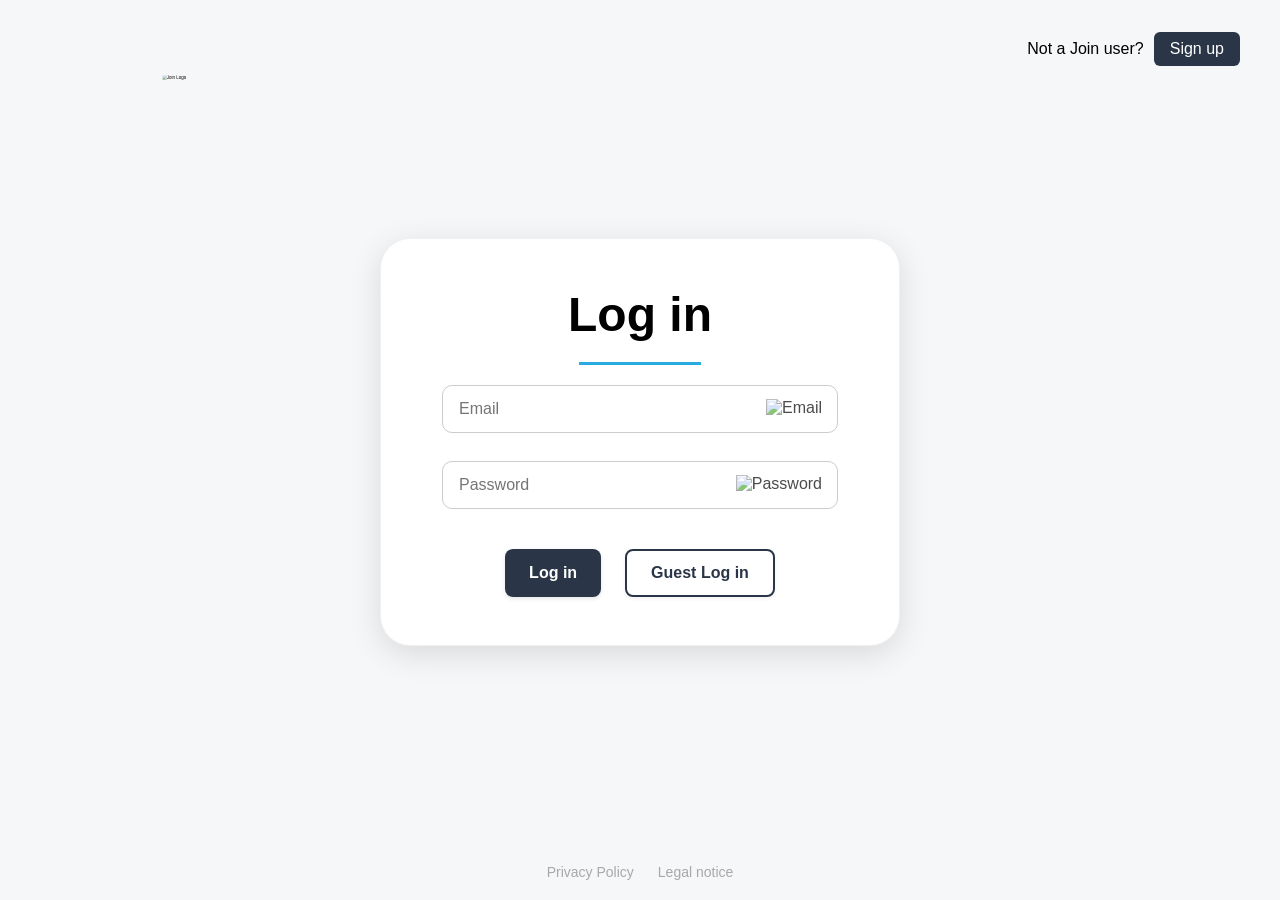
==== index.html @ 38257b6b "fix(login): update logo visibility and layout for improved header alignment" ====
<!DOCTYPE html>
<html lang="en">

<head>
  <meta charset="UTF-8" />
  <meta name="viewport" content="width=device-width, initial-scale=1.0" />
  <title>Join</title>

  <link rel="icon" href="./assets/img/Capa 1.svg" type="image/icon type" />
  <link rel="stylesheet" href="./css/login.css" />
  <link rel="stylesheet" href="./css/login_msg.css">
  <link rel="stylesheet" href="./css/IntroLogo.css" />
  <link rel="stylesheet" href="./css/color.css">
  <link rel="stylesheet" href="./css/responsive.css">
  <link rel="stylesheet" href="./assets/fonts/fonts.css">
</head>

<body onload="init()">

  <!-- Intro Logo -->
  <div class="intro-screen" id="intro">
    <img src="./assets/img/Capa 2.svg" alt="Join Logo" class="intro-logo" id="introLogo" />
  </div>

  <!-- Main Content -->
  <div class="login-page" id="loginPage">
    <header class="login-header">
      <div class="signup-text signup-down">
        <span>Not a Join user?</span>
        <a href="signup.html" class="signup-btn">Sign up</a>
      </div>
    </header>

    <main class="login-main">
      <div class="login-box">
        <h1>Log in</h1>
        <div class="underline"></div>
        <form id="login-form" onsubmit="login(); return false">
          <div class="input-group">
            <input type="email" id="email" placeholder="Email" required />
            <img src="./assets/img/mail.svg" class="input-icon" alt="Email" />
            <div class="error-text" id="email-error">Please enter a valid email.</div>
          </div>
          <div class="input-group">
            <input type="password" id="password" placeholder="Password" required />
            <img src="./assets/img/lock.svg" class="input-icon" id="lock-password" alt="Password" />
            <img src="./assets/img/visibility_off.svg" class="toggle-password-icon" id="toggle-password"
              style="display: none;" alt="Show password" />
            <div class="error-text" id="password-error">Password must be at least 6 characters.</div>
          </div>
          <div class="button-group">
            <button type="submit" class="login-btn">Log in</button>
            <button onclick="loginGuest()" type="button" class="guest-btn">Guest Log in</button>
          </div>
        </form>
      </div>
      <div class="signup-text signup-up">
        <span>Not a Join user?</span>
        <a href="signup.html" class="signup-btn">Sign up</a>
      </div>

      <div class="msg__Box" id="msgBox">
        <span class="msg" id="msgBoxText"></span>
      </div>
    </main>

    <footer class="login-footer">
      <a href="privacy_policy_before_logged_in.html">Privacy Policy</a>
      <a href="legal_notice.html">Legal notice</a>
    </footer>
  </div>
  <script src="./general_script.js"></script>
  <script src="./js/js_files/db.js"></script>
  <script src="script.js"></script>
  <script src="./js/js_files/login.js"></script>
  <script src="./js/js_files/navigation.js"></script>
</body>

</html>
---- css/login.css ----
/* === BASE === */
body,
html {
  margin: 0;
  padding: 0;
  max-width: 1440px;
  height: 100%;
  overflow-x: hidden;
  font-family: 'Inter', sans-serif;
  background-color: #F6F7F8;
}

.intro-logo {
  z-index: 10001;
}

/* FIX: Logo is now visible in header (was display: none) */
.login-header .logo {
  display: block;
}

/* FIX: login-page is a narrow centered column so logo + card move together */
.login-page {
  display: flex;
  flex-direction: column;
  min-height: 100vh;
  align-items: center;
  opacity: 0;
  transition: opacity 1.5s ease;
  max-width: 560px;
  margin: 0 auto;
  width: 100%;
}

/* FIX: Logo centered above the card */
.login-header {
  display: flex;
  justify-content: center;
  align-items: center;
  padding: 40px 0 0 0;
  width: 100%;
  box-sizing: border-box;
}

.logo {
  width: 87px;
}

.signup-text {
  display: flex;
  justify-content: flex-end;
  align-items: center;
  gap: 10px;
}

/* FIX: Always top-right of viewport, independent of card position */
.signup-text.signup-down {
  position: fixed;
  top: 32px;
  right: 40px;
}

/* FIX: was min-width: 100vh (wrong property) – removed, handled by .login-page */
.signup-page {
  overflow: hidden;
}

.signup-btn {
  background-color: #2a3647;
  color: white;
  border: none;
  padding: 8px 16px;
  border-radius: 6px;
  cursor: pointer;
  text-decoration: none;
}

.signup-btn:hover {
  background-color: #29abe2;
  color: white;
  transform: translateY(-2px);
  box-shadow: 0 4px 12px rgba(0, 0, 0, 0.8);
}

/* === MAIN === */
/* FIX: Removed padding-top: 180px, now uses flex centering properly */
.login-main {
  flex: 1;
  display: flex;
  align-items: center;
  justify-content: center;
  padding: 40px 20px;
  box-sizing: border-box;
  flex-direction: column;
  width: 100%;
}

/* === LOGIN BOX === */
.login-box {
  background-color: #ffffff;
  width: 100%;
  max-width: 560px;
  border-radius: 30px;
  box-shadow: 0 8px 32px rgba(0, 0, 0, 0.12);
  border: 1px solid rgba(0, 0, 0, 0.06);
  display: flex;
  flex-direction: column;
  align-items: center;
  justify-content: center;
  gap: 20px;
  padding: 48px 61px;
  box-sizing: border-box;
}

.login-box h1 {
  font-size: 48px;
  font-weight: 700;
  margin: 0;
}

.underline {
  width: 122px;
  height: 3px;
  background-color: #29ABE2;
}

/* === FORM === */
form#login-form {
  display: flex;
  flex-direction: column;
  gap: 20px;
  width: 100%;
}

/* === INPUTS === */
.input-group {
  position: relative;
  width: 100%;
  margin: 0 auto 8px auto;
}

.input-group input {
  display: block;
  width: 100%;
  padding: 14px 48px 14px 16px;
  font-size: 16px;
  border-radius: 10px;
  border: 1px solid #ccc;
  box-sizing: border-box;
}

.input-icon {
  position: absolute;
  top: 50%;
  right: 16px;
  transform: translateY(-50%);
  height: 20px;
  opacity: 0.7;
  pointer-events: none;
}

/* === BUTTONS === */
.button-group {
  display: flex;
  justify-content: center;
  gap: 24px;
  margin-top: 12px;
}

.login-btn {
  background-color: #2A3647;
  color: white;
  border: none;
  height: 48px;
  font-size: 16px;
  padding: 0 24px;
  border-radius: 8px;
  font-weight: 600;
  cursor: pointer;
  transition: all 0.3s ease;
  box-shadow: 0 2px 4px rgba(0, 0, 0, 0.1);
}

.login-btn:hover {
  background-color: #29ABE2;
  transform: translateY(-2px);
  box-shadow: 0 6px 12px rgba(0, 0, 0, 0.8);
}

.guest-btn {
  background: white;
  border: 2px solid #2A3647;
  color: #2A3647;
  height: 48px;
  font-size: 16px;
  padding: 0 24px;
  border-radius: 8px;
  font-weight: 600;
  cursor: pointer;
  transition: all 0.3s ease;
  box-shadow: 0 2px 4px rgba(0, 0, 0, 0.05);
}

.guest-btn:hover {
  border-color: #29ABE2;
  color: #29ABE2;
  background: white;
  transform: translateY(-2px);
  box-shadow: 0 6px 12px rgba(0, 0, 0, 0.8);
}

/* === FOOTER === */
.login-footer {
  display: flex;
  justify-content: center;
  gap: 24px;
  padding: 20px;
  font-size: 14px;
  color: #A8A8A8;
  width: 100%;
  box-sizing: border-box;
}

.login-footer a {
  color: #A8A8A8;
  text-decoration: none;
  transition: color 0.3s ease;
}

.login-footer a:hover {
  color: #29abe2;
}

/* === INPUT STATES === */
.input-group input:focus {
  border: 2px solid #4a90e2;
  outline: none;
  background-color: #fff;
}

.input-group input.error {
  border: 2px solid #e74c3c;
  background-color: #fff5f5;
}

.error-text {
  color: #e74c3c;
  font-size: 13px;
  margin-top: 6px;
  padding-left: 4px;
  display: none;
  font-weight: 500;
}

/* === TOGGLE PASSWORD ICON === */
.toggle-password {
  position: absolute;
  top: 50%;
  right: 40px;
  transform: translateY(-50%);
  cursor: pointer;
  font-size: 16px;
  opacity: 0.6;
  z-index: 2;
}

.toggle-password-icon {
  position: absolute;
  top: 50%;
  right: 16px;
  transform: translateY(-50%);
  width: 22px;
  height: 22px;
  cursor: pointer;
  opacity: 0.7;
  z-index: 2;
}

.toggle-password:hover {
  opacity: 1;
}

.toggle-password-icon:hover {
  opacity: 1;
}

/* === MOBILE === */
@media (max-width: 580px) {
  .login-box {
    width: 100%;
    max-width: 100%;
    margin: 0 auto;
    padding: 32px 24px;
    background: #FFFFFF;
    border-radius: 24px;
    box-shadow: 0 8px 32px rgba(0, 0, 0, 0.12);
    border: 1px solid rgba(0, 0, 0, 0.06);
    display: flex;
    flex-direction: column;
    align-items: center;
    gap: 24px;
  }

  .login-header {
    flex-direction: row;
    justify-content: space-between;
    align-items: center;
    padding: 16px 20px;
    width: 100%;
  }

  .signup-text.signup-down {
    display: none;
  }

  .signup-text.signup-up {
    display: flex;
    flex-direction: row;
    justify-content: center;
    align-items: center;
    gap: 8px;
    margin: 24px auto 0 auto;
    font-size: 14px;
  }

  .logo {
    width: 60px;
    margin: 0;
  }

  .signup-btn {
    padding: 6px 12px;
    font-size: 14px;
  }

  .login-main {
    margin-top: 150px;
    width: 100%;
    display: grid;
    padding: 16px;
  }

  .login-footer {
    display: flex;
    justify-content: center;
    gap: 24px;
    padding: 20px;
    font-size: 14px;
    color: #A8A8A8;
    flex-wrap: wrap;
  }

  .login-footer a {
    color: #A8A8A8;
    text-decoration: none;
    transition: color 0.2s ease;
  }

  .login-footer a:hover {
    color: #29abe2;
  }

  .login-box h1 {
    font-size: 28px;
  }

  .input-group input {
    width: 100%;
    max-width: 100%;
    padding: 12px 40px 12px 12px;
    font-size: 16px;
    margin: 0 auto;
  }

  .input-icon {
    right: 12px;
    top: 50%;
    transform: translateY(-50%);
  }

  .button-group {
    flex-direction: column;
    align-items: center;
    gap: 12px;
  }

  .login-btn,
  .guest-btn {
    max-width: 280px;
    width: 90%;
    font-size: 16px;
    padding: 12px;
    font-weight: 600;
    border-radius: 8px;
    cursor: pointer;
  }
}

@media (min-width: 480px) {
  .signup-up {
    display: none;
  }
}
---- css/login_msg.css ----
.msg__Box {
    background-color: #2A3647;
    border-radius: 16px;
    width: 312px;
    height: 74px;
    display: flex;
    align-items: center;
    justify-content: center;
}

.msg {
    color: white;
    padding: 16px 8px;
    align-self: center;
    font-weight: 400;
    font-size: 20px;
}
---- css/IntroLogo.css ----
.intro-screen {
  position: fixed;
  inset: 0;
  background-color: #f6f7f8;
  display: flex;
  justify-content: center;
  align-items: center;
  z-index: 9999;
  opacity: 1;
  transition: background-color 0.5s ease;
}

.logo {
  opacity: 0;
  transition: opacity 0.3s ease;
}

.intro-logo {
  position: absolute;
  width: 273px;
  height: 334px;
  top: 50%;
  left: 50%;
  transform: translate(-50%, -50%) scale(1);
  z-index: 10000;
  animation: moveLogoToCorner 2s ease forwards;
}

@keyframes moveLogoToCorner {
  0% {
    top: 50%;
    left: 50%;
    transform: translate(-50%, -50%) scale(1);
  }
  100% {
    top: -5%;
    left: 5%;
    transform: translate(0, 0) scale(0.28);
  }
}

.login-page {
  display: flex;
  flex-direction: column;
  opacity: 0;
  transition: opacity 0.5s ease;
}

@media (max-width: 480px) {
  .intro-logo {
    animation: moveLogoToCornerMobile 1s ease forwards;
    z-index: 10001;
  }

  @keyframes moveLogoToCornerMobile {
    0% {
      top: 50%;
      left: 50%;
      transform: translate(-50%, -50%) scale(1);
    }
    100% {
      top: -80px;
      left: -60px;
      transform: translate(0, 0) scale(0.25);
    }
  }
  
  #intro {
    background-color: #2A3647;
  }
}
---- css/responsive.css ----
@media (max-width: 900px) {
  .sidebar {
    display: none;
  }
}

.footer {
  display: none;
  position: fixed;
  bottom: 0;
  left: 0;
  right: 0;
  background-color: #2a3647;
  height: 90px;
  z-index: 1000;
  box-shadow: 0 -2px 8px rgba(0, 0, 0, 0.1);
}

.footer-nav {
  display: flex;
  justify-content: space-around;
  align-items: center;
  height: 100%;
  padding-top: 3px;
}

.footer-nav-item {
  display: flex;
  flex-direction: column;
  align-items: center;
  background: none;
  border: none;
  color: #cdcdcd;
  cursor: pointer;
  padding: 16px;
  text-decoration: none;
  transition: color 0.2s ease;
}

.footer-nav-item:hover,
.footer-nav-item.active {
  background-color: black;
  border-radius: 16px;
  width: fit-content;
}

.footer-nav-item img {
  width: 32px;
  height: 32px;
  margin-bottom: 4px;
  filter: brightness(0) invert(1);
}

.footer-nav-item span {
  font-size: 16px;
  font-weight: 400;
}

@media (max-width: 945px) {
  .title {
    display: none;
  }

  .header-logo {
    display: block;
  }

  .sidebar {
    display: none !important;
  }

  .footer {
    display: block;
  }

  
  .header {
    padding: 0 20px;
  }

  .title-container {
    padding-left: 0;
    margin: 0;
  }

  .header-left {
    display: block !important;
  }

  
  .legal_notice {
    padding: 32px 20px 120px 20px !important; 
    margin-bottom: 0 !important;
  }
}

/* Additional breakpoint to cover 900-940px range */
@media (max-width: 940px) and (min-width: 901px) {
  .legal_notice {
    /* padding-bottom: 120px !important; */
    margin-bottom: 0 !important;
  }
  
  /* .main-content {
    padding-bottom: 120px;
  } */
}

.header-left {
  align-items: center;
  display: none;
}

.header-logo {
  width: 55px;
  height: 55px;
  background-color: white;
  display: flex;
  align-items: center;
  justify-content: center;
  object-fit: contain;
  cursor: pointer;
}

@media (max-width: 945px) {
  .main-content {
    /* padding-bottom: 120px; Increased padding */
  }

  .main-content-privacy {
    padding: 110px;
    overflow-y: auto;
    max-height: 84vh;
  }


  .legal_notice {
    max-height: 76vh !important;
    padding: 32px 20px 120px 20px !important; /* Better mobile padding */
    overflow-y: auto;
  }
}

@media (max-width: 945px) {
  .responsiveLogo {
    display: block;
  }
}

@media (max-width: 768px) {

  .title {
    display: none;
  }

}
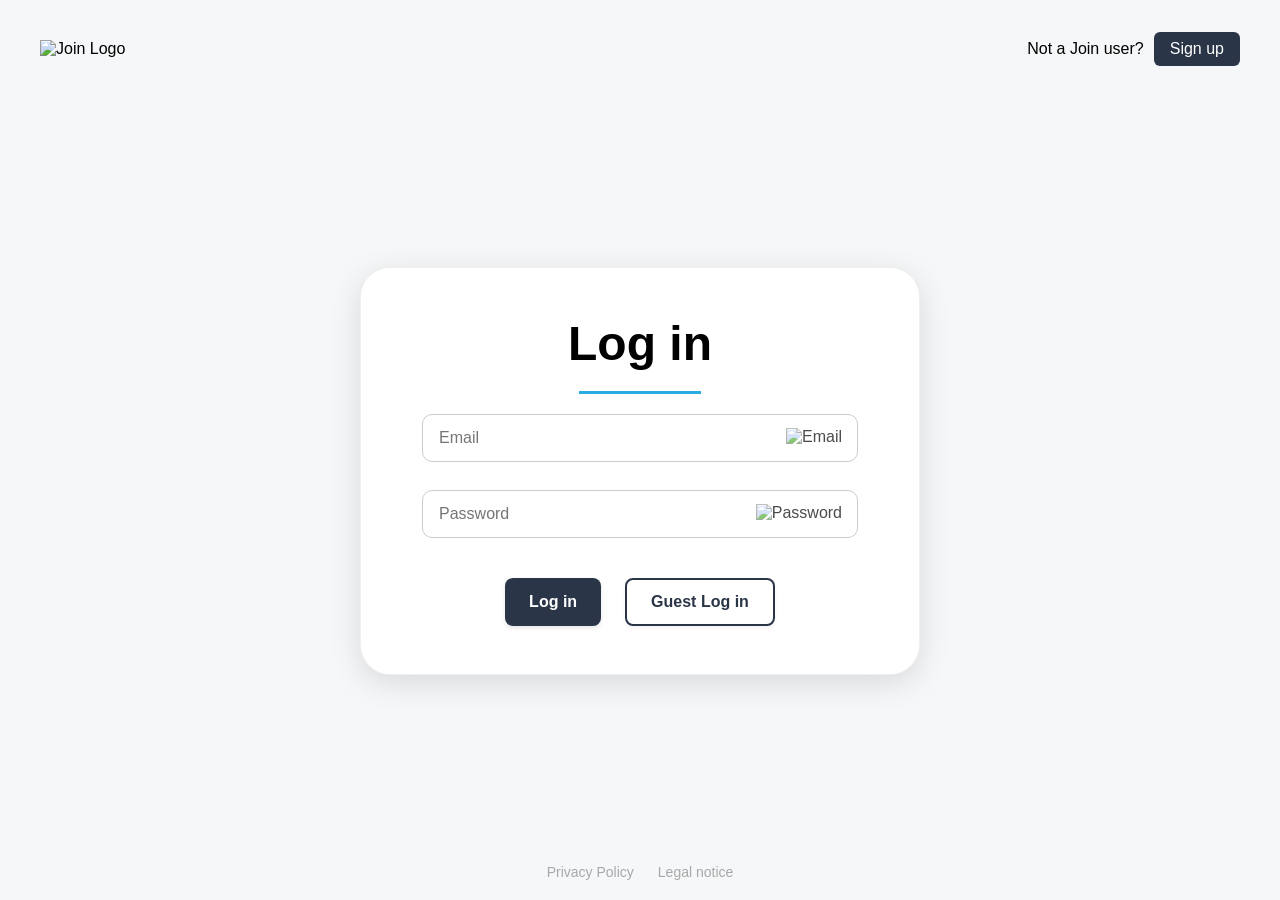
==== commit b4d0ba1c: "fix(styles): improve logo positioning and transitions for login and signup pages" ====
--- a/index.html
+++ b/index.html
@@ -25,6 +25,7 @@
   <!-- Main Content -->
   <div class="login-page" id="loginPage">
     <header class="login-header">
+      <img src="./assets/img/Capa 2.svg" alt="Join Logo" class="logo" />
       <div class="signup-text signup-down">
         <span>Not a Join user?</span>
         <a href="signup.html" class="signup-btn">Sign up</a>
@@ -37,16 +38,15 @@
         <div class="underline"></div>
         <form id="login-form" onsubmit="login(); return false">
           <div class="input-group">
-            <input type="email" id="email" placeholder="Email" required />
-            <img src="./assets/img/mail.svg" class="input-icon" alt="Email" />
-            <div class="error-text" id="email-error">Please enter a valid email.</div>
+            <input type="text" id="email" placeholder="Email" required />
+            <img src="./assets/img/mail.svg" id="email-icon" class="input-icon" alt="Email" />
           </div>
           <div class="input-group">
             <input type="password" id="password" placeholder="Password" required />
             <img src="./assets/img/lock.svg" class="input-icon" id="lock-password" alt="Password" />
             <img src="./assets/img/visibility_off.svg" class="toggle-password-icon" id="toggle-password"
               style="display: none;" alt="Show password" />
-            <div class="error-text" id="password-error">Password must be at least 6 characters.</div>
+            <div class="error-text" id="password-error">E-Mail or Password are wrong. Try again!</div>
           </div>
           <div class="button-group">
             <button type="submit" class="login-btn">Log in</button>
@@ -66,9 +66,11 @@
 
     <footer class="login-footer">
       <a href="privacy_policy_before_logged_in.html">Privacy Policy</a>
-      <a href="legal_notice.html">Legal notice</a>
+      <a href="legal_notice_before_logged_in.html">Legal notice</a>
     </footer>
+
   </div>
+
   <script src="./general_script.js"></script>
   <script src="./js/js_files/db.js"></script>
   <script src="script.js"></script>
--- a/css/login.css
+++ b/css/login.css
@@ -1,45 +1,38 @@
 /* === BASE === */
-body,
-html {
+body, html {
   margin: 0;
   padding: 0;
-  max-width: 1440px;
   height: 100%;
-  overflow-x: hidden;
   font-family: 'Inter', sans-serif;
   background-color: #F6F7F8;
 }
 
-.intro-logo {
-  z-index: 10001;
-}
-
-/* FIX: Logo is now visible in header (was display: none) */
+/* login-page: 1440px контейнер, центрований у viewport */
+.login-page {
+  display: flex;
+  flex-direction: column;
+  min-height: 100vh;
+  width: 100%;
+  max-width: 1440px;
+  margin: 0 auto;
+  box-sizing: border-box;
+  /* opacity керується через IntroLogo.css + JS */
+}
+
+/* Лого зліва, Sign up справа — обидва в межах 1440px */
+.login-header {
+  width: 100%;
+  padding: 32px 40px;
+  box-sizing: border-box;
+  display: flex;
+  align-items: center;
+  justify-content: space-between;
+  flex-shrink: 0;
+}
+
 .login-header .logo {
   display: block;
-}
-
-/* FIX: login-page is a narrow centered column so logo + card move together */
-.login-page {
-  display: flex;
-  flex-direction: column;
-  min-height: 100vh;
-  align-items: center;
-  opacity: 0;
-  transition: opacity 1.5s ease;
-  max-width: 560px;
-  margin: 0 auto;
-  width: 100%;
-}
-
-/* FIX: Logo centered above the card */
-.login-header {
-  display: flex;
-  justify-content: center;
-  align-items: center;
-  padding: 40px 0 0 0;
-  width: 100%;
-  box-sizing: border-box;
+  width: 87px;
 }
 
 .logo {
@@ -48,21 +41,12 @@
 
 .signup-text {
   display: flex;
-  justify-content: flex-end;
   align-items: center;
   gap: 10px;
 }
 
-/* FIX: Always top-right of viewport, independent of card position */
 .signup-text.signup-down {
-  position: fixed;
-  top: 32px;
-  right: 40px;
-}
-
-/* FIX: was min-width: 100vh (wrong property) – removed, handled by .login-page */
-.signup-page {
-  overflow: hidden;
+  position: static;
 }
 
 .signup-btn {
@@ -77,21 +61,19 @@
 
 .signup-btn:hover {
   background-color: #29abe2;
-  color: white;
   transform: translateY(-2px);
   box-shadow: 0 4px 12px rgba(0, 0, 0, 0.8);
 }
 
 /* === MAIN === */
-/* FIX: Removed padding-top: 180px, now uses flex centering properly */
 .login-main {
   flex: 1;
   display: flex;
+  flex-direction: column;
   align-items: center;
   justify-content: center;
   padding: 40px 20px;
   box-sizing: border-box;
-  flex-direction: column;
   width: 100%;
 }
 
@@ -132,7 +114,6 @@
   width: 100%;
 }
 
-/* === INPUTS === */
 .input-group {
   position: relative;
   width: 100%;
@@ -227,9 +208,7 @@
   transition: color 0.3s ease;
 }
 
-.login-footer a:hover {
-  color: #29abe2;
-}
+.login-footer a:hover { color: #29abe2; }
 
 /* === INPUT STATES === */
 .input-group input:focus {
@@ -245,18 +224,18 @@
 
 .error-text {
   color: #e74c3c;
-  font-size: 13px;
-  margin-top: 6px;
-  padding-left: 4px;
+  font-size: 16px;
+  padding: 12px;
+  justify-content: center;
   display: none;
   font-weight: 500;
 }
 
-/* === TOGGLE PASSWORD ICON === */
+/* === TOGGLE PASSWORD === */
 .toggle-password {
   position: absolute;
   top: 50%;
-  right: 40px;
+  right: 16px;
   transform: translateY(-50%);
   cursor: pointer;
   font-size: 16px;
@@ -269,44 +248,30 @@
   top: 50%;
   right: 16px;
   transform: translateY(-50%);
-  width: 22px;
-  height: 22px;
+  width: 24px;
+  height: 24px;
   cursor: pointer;
   opacity: 0.7;
-  z-index: 2;
-}
-
-.toggle-password:hover {
-  opacity: 1;
-}
-
-.toggle-password-icon:hover {
-  opacity: 1;
-}
-
-/* === MOBILE === */
+}
+
+.toggle-password-icon-error {
+  position: absolute;
+  top: 28%;
+  right: 50px;
+  transform: translateY(-50%);
+  width: 24px;
+  height: 24px;
+  cursor: pointer;
+  opacity: 0.7;
+}
+
+.toggle-password:hover { opacity: 1; }
+.toggle-password-icon:hover { opacity: 1; }
+
+/* === MOBILE ≤ 580px === */
 @media (max-width: 580px) {
-  .login-box {
-    width: 100%;
-    max-width: 100%;
-    margin: 0 auto;
-    padding: 32px 24px;
-    background: #FFFFFF;
-    border-radius: 24px;
-    box-shadow: 0 8px 32px rgba(0, 0, 0, 0.12);
-    border: 1px solid rgba(0, 0, 0, 0.06);
-    display: flex;
-    flex-direction: column;
-    align-items: center;
-    gap: 24px;
-  }
-
   .login-header {
-    flex-direction: row;
-    justify-content: space-between;
-    align-items: center;
     padding: 16px 20px;
-    width: 100%;
   }
 
   .signup-text.signup-down {
@@ -315,67 +280,37 @@
 
   .signup-text.signup-up {
     display: flex;
-    flex-direction: row;
     justify-content: center;
     align-items: center;
     gap: 8px;
     margin: 24px auto 0 auto;
-    font-size: 14px;
-  }
-
-  .logo {
-    width: 60px;
-    margin: 0;
-  }
+    font-size: 16px;
+  }
+
+  .logo { width: 60px; }
 
   .signup-btn {
     padding: 6px 12px;
-    font-size: 14px;
-  }
-
-  .login-main {
-    margin-top: 150px;
-    width: 100%;
-    display: grid;
-    padding: 16px;
-  }
-
-  .login-footer {
+    width: 64px;
+    height: 32px;
     display: flex;
     justify-content: center;
+    align-items: center;
+    font-size: 16px;
+  }
+
+  .login-box {
+    padding: 32px 24px;
+    border-radius: 24px;
     gap: 24px;
-    padding: 20px;
-    font-size: 14px;
-    color: #A8A8A8;
-    flex-wrap: wrap;
-  }
-
-  .login-footer a {
-    color: #A8A8A8;
-    text-decoration: none;
-    transition: color 0.2s ease;
-  }
-
-  .login-footer a:hover {
-    color: #29abe2;
-  }
-
-  .login-box h1 {
-    font-size: 28px;
-  }
+  }
+
+  .login-box h1 { font-size: 28px; }
+  .login-main { padding: 16px; }
+  .login-footer { flex-wrap: wrap; }
 
   .input-group input {
-    width: 100%;
-    max-width: 100%;
     padding: 12px 40px 12px 12px;
-    font-size: 16px;
-    margin: 0 auto;
-  }
-
-  .input-icon {
-    right: 12px;
-    top: 50%;
-    transform: translateY(-50%);
   }
 
   .button-group {
@@ -390,14 +325,10 @@
     width: 90%;
     font-size: 16px;
     padding: 12px;
-    font-weight: 600;
     border-radius: 8px;
-    cursor: pointer;
   }
 }
 
 @media (min-width: 480px) {
-  .signup-up {
-    display: none;
-  }
+  .signup-up { display: none; }
 }
--- a/css/IntroLogo.css
+++ b/css/IntroLogo.css
@@ -6,66 +6,37 @@
   justify-content: center;
   align-items: center;
   z-index: 9999;
-  opacity: 1;
-  transition: background-color 0.5s ease;
+  pointer-events: none;
 }
 
-.logo {
+/* Header logo hidden until JS swap */
+.login-header .logo {
   opacity: 0;
-  transition: opacity 0.3s ease;
+  transition: opacity 0.2s ease;
 }
 
+/* Стартова позиція — по центру, великий розмір */
 .intro-logo {
-  position: absolute;
+  position: fixed;
   width: 273px;
   height: 334px;
   top: 50%;
   left: 50%;
-  transform: translate(-50%, -50%) scale(1);
+  transform: translate(-50%, -50%);
   z-index: 10000;
-  animation: moveLogoToCorner 2s ease forwards;
-}
-
-@keyframes moveLogoToCorner {
-  0% {
-    top: 50%;
-    left: 50%;
-    transform: translate(-50%, -50%) scale(1);
-  }
-  100% {
-    top: -5%;
-    left: 5%;
-    transform: translate(0, 0) scale(0.28);
-  }
+  /* Один плавний transition від старту до хедера */
+  transition: top 0.7s ease, left 0.7s ease,
+              width 0.7s ease, height 0.7s ease,
+              transform 0.7s ease, opacity 0.2s ease;
 }
 
 .login-page {
-  display: flex;
-  flex-direction: column;
   opacity: 0;
-  transition: opacity 0.5s ease;
+  transition: opacity 0.4s ease;
 }
 
 @media (max-width: 480px) {
-  .intro-logo {
-    animation: moveLogoToCornerMobile 1s ease forwards;
-    z-index: 10001;
-  }
-
-  @keyframes moveLogoToCornerMobile {
-    0% {
-      top: 50%;
-      left: 50%;
-      transform: translate(-50%, -50%) scale(1);
-    }
-    100% {
-      top: -80px;
-      left: -60px;
-      transform: translate(0, 0) scale(0.25);
-    }
-  }
-  
   #intro {
     background-color: #2A3647;
   }
-}
+}
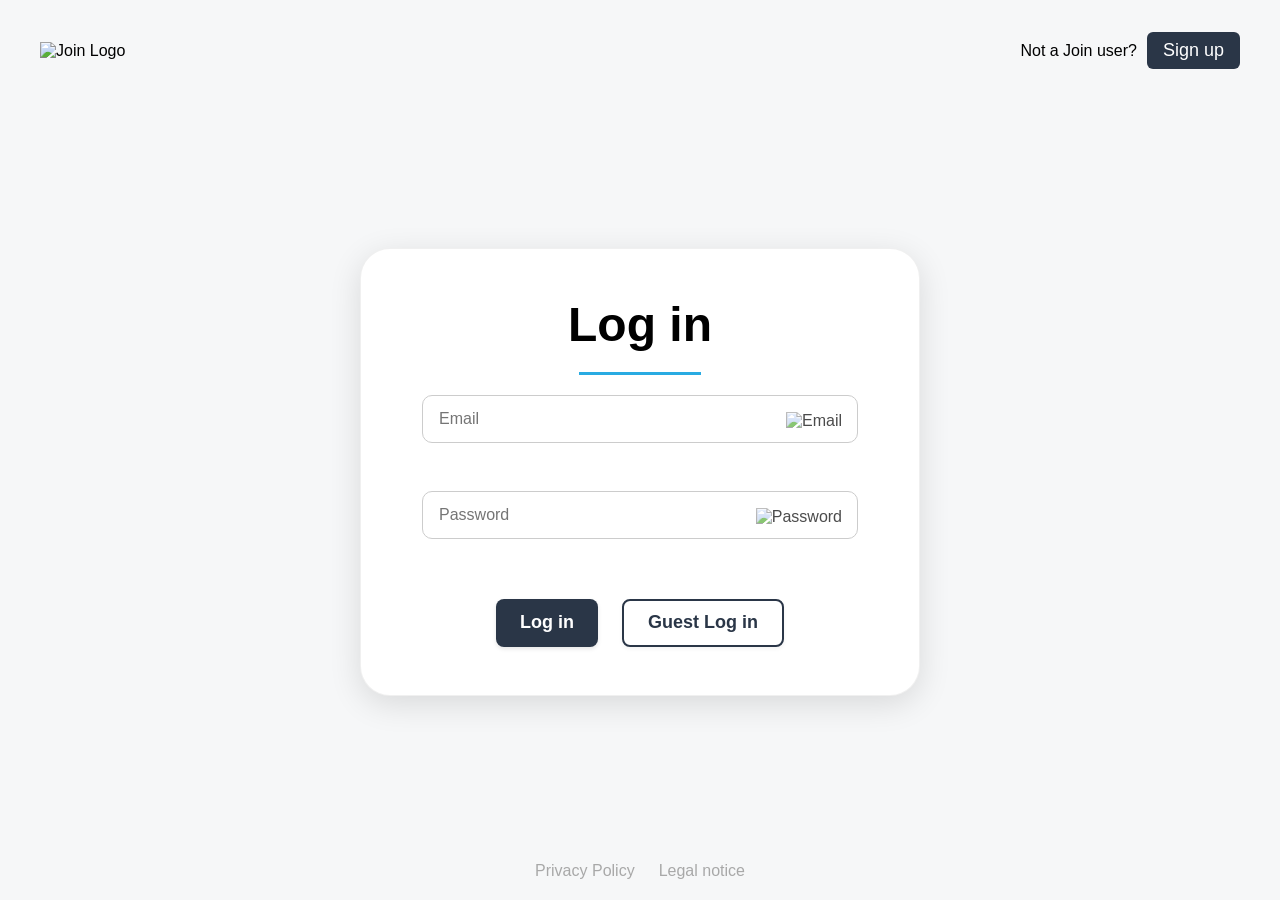
==== commit 646b5faa: "fix(layout): adjust padding and font sizes for improved consistency across login and signup pages" ====
--- a/index.html
+++ b/index.html
@@ -1,81 +1,115 @@
-<!DOCTYPE html>
+<!doctype html>
 <html lang="en">
+  <head>
+    <meta charset="UTF-8" />
+    <meta name="viewport" content="width=device-width, initial-scale=1.0" />
+    <title>Join</title>
 
-<head>
-  <meta charset="UTF-8" />
-  <meta name="viewport" content="width=device-width, initial-scale=1.0" />
-  <title>Join</title>
+    <link rel="icon" href="./assets/img/Capa 1.svg" type="image/icon type" />
+    <link rel="stylesheet" href="./css/standard.css" />
+    <link rel="stylesheet" href="./css/login.css" />
+    <link rel="stylesheet" href="./css/login_msg.css" />
+    <link rel="stylesheet" href="./css/IntroLogo.css" />
+    <link rel="stylesheet" href="./css/color.css" />
+    <link rel="stylesheet" href="./css/responsive.css" />
+    <link rel="stylesheet" href="./assets/fonts/fonts.css" />
+  </head>
 
-  <link rel="icon" href="./assets/img/Capa 1.svg" type="image/icon type" />
-  <link rel="stylesheet" href="./css/login.css" />
-  <link rel="stylesheet" href="./css/login_msg.css">
-  <link rel="stylesheet" href="./css/IntroLogo.css" />
-  <link rel="stylesheet" href="./css/color.css">
-  <link rel="stylesheet" href="./css/responsive.css">
-  <link rel="stylesheet" href="./assets/fonts/fonts.css">
-</head>
+  <body onload="init()">
+    <!-- Intro Logo -->
+    <div class="intro-screen" id="intro">
+      <img
+        src="./assets/img/Capa 2.svg"
+        alt="Join Logo"
+        class="intro-logo"
+        id="introLogo"
+      />
+    </div>
 
-<body onload="init()">
+    <!-- Main Content -->
+    <div class="login-page" id="loginPage">
+      <header class="login-header">
+        <img src="./assets/img/Capa 2.svg" alt="Join Logo" class="logo" />
+        <div class="signup-text signup-down">
+          <span>Not a Join user?</span>
+          <a href="signup.html" class="signup-btn">Sign up</a>
+        </div>
+      </header>
 
-  <!-- Intro Logo -->
-  <div class="intro-screen" id="intro">
-    <img src="./assets/img/Capa 2.svg" alt="Join Logo" class="intro-logo" id="introLogo" />
-  </div>
+      <main class="login-main">
+        <div class="login-box">
+          <h1>Log in</h1>
+          <div class="underline"></div>
+          <form
+            id="login-form"
+            onsubmit="
+              login();
+              return false;
+            "
+          >
+            <div class="input-group">
+              <input type="text" id="email" placeholder="Email" />
+              <img
+                src="./assets/img/mail.svg"
+                id="email-icon"
+                class="input-icon"
+                alt="Email"
+              />
+              <div class="error-box">
+                <span class="error-text" id="email-error"
+                  >Please enter a valid email.</span
+                >
+              </div>
+            </div>
+            <div class="input-group">
+              <input type="password" id="password" placeholder="Password" />
+              <img
+                src="./assets/img/lock.svg"
+                class="input-icon"
+                id="lock-password"
+                alt="Password"
+              />
+              <img
+                src="./assets/img/visibility_off.svg"
+                class="toggle-password-icon"
+                id="toggle-password"
+                style="display: none"
+                alt="Show password"
+              />
+              <div class="error-box">
+                <span class="error-text" id="password-error"
+                  >Please enter a valid password.</span
+                >
+              </div>
+            </div>
+            <div class="button-group">
+              <button type="submit" class="login-btn">Log in</button>
+              <button onclick="loginGuest()" type="button" class="guest-btn">
+                Guest Log in
+              </button>
+            </div>
+          </form>
+        </div>
+        <div class="signup-text signup-up">
+          <span>Not a Join user?</span>
+          <a href="signup.html" class="signup-btn">Sign up</a>
+        </div>
 
-  <!-- Main Content -->
-  <div class="login-page" id="loginPage">
-    <header class="login-header">
-      <img src="./assets/img/Capa 2.svg" alt="Join Logo" class="logo" />
-      <div class="signup-text signup-down">
-        <span>Not a Join user?</span>
-        <a href="signup.html" class="signup-btn">Sign up</a>
-      </div>
-    </header>
+        <div class="msg__Box" id="msgBox">
+          <span class="msg" id="msgBoxText"></span>
+        </div>
+      </main>
 
-    <main class="login-main">
-      <div class="login-box">
-        <h1>Log in</h1>
-        <div class="underline"></div>
-        <form id="login-form" onsubmit="login(); return false">
-          <div class="input-group">
-            <input type="text" id="email" placeholder="Email" required />
-            <img src="./assets/img/mail.svg" id="email-icon" class="input-icon" alt="Email" />
-          </div>
-          <div class="input-group">
-            <input type="password" id="password" placeholder="Password" required />
-            <img src="./assets/img/lock.svg" class="input-icon" id="lock-password" alt="Password" />
-            <img src="./assets/img/visibility_off.svg" class="toggle-password-icon" id="toggle-password"
-              style="display: none;" alt="Show password" />
-            <div class="error-text" id="password-error">E-Mail or Password are wrong. Try again!</div>
-          </div>
-          <div class="button-group">
-            <button type="submit" class="login-btn">Log in</button>
-            <button onclick="loginGuest()" type="button" class="guest-btn">Guest Log in</button>
-          </div>
-        </form>
-      </div>
-      <div class="signup-text signup-up">
-        <span>Not a Join user?</span>
-        <a href="signup.html" class="signup-btn">Sign up</a>
-      </div>
+      <footer class="login-footer">
+        <a href="privacy_policy_before_logged_in.html">Privacy Policy</a>
+        <a href="legal_notice_before_logged_in.html">Legal notice</a>
+      </footer>
+    </div>
 
-      <div class="msg__Box" id="msgBox">
-        <span class="msg" id="msgBoxText"></span>
-      </div>
-    </main>
-
-    <footer class="login-footer">
-      <a href="privacy_policy_before_logged_in.html">Privacy Policy</a>
-      <a href="legal_notice_before_logged_in.html">Legal notice</a>
-    </footer>
-
-  </div>
-
-  <script src="./general_script.js"></script>
-  <script src="./js/js_files/db.js"></script>
-  <script src="script.js"></script>
-  <script src="./js/js_files/login.js"></script>
-  <script src="./js/js_files/navigation.js"></script>
-</body>
-
-</html>+    <script src="./general_script.js"></script>
+    <script src="./js/js_files/db.js"></script>
+    <script src="script.js"></script>
+    <script src="./js/js_files/login.js"></script>
+    <script src="./js/js_files/navigation.js"></script>
+  </body>
+</html>
--- a/css/standard.css
+++ b/css/standard.css
@@ -0,0 +1,117 @@
+* {
+  box-sizing: border-box;
+  margin: 0;
+  scroll-behavior: smooth;
+  font-family: 'Inter', sans-serif;
+  font-size: 16px;
+}
+
+:root {
+    --white-color: #ffffff;
+    --darkblue-light-color: #2A3647;
+    --lightblue-color: #29ABE2;
+    --darkblue-color: #091931;
+    --low-color: #7AE229;
+    --medium-color: #FF7A00;
+    --urgent-color: #FF3D00;
+    --story-color: #0038ff;
+    --technical-color: #1fd7c1;
+    --sidebar-color: #cdcdcd;
+    --light-grey-color: #f6f7f8;
+    --medium-grey-color: #e7e7e7;
+    --dark-grey-color: #a8a8a8;
+    --placeholder-grey-color: #d1d1d1;
+    --subtitle-color: #2a3647;
+    --required-color: #ff8190;
+    --mail-color: #007CEE;
+  }
+  
+/* From Checklist */
+/* button {
+    cursor: pointer;
+} */
+
+.error-box {
+  height: 20px;
+}
+
+button:hover {
+    transition: ease-in-out 150ms;
+}
+
+button:active {
+    transition: ease-in-out 150ms;
+}
+
+button, input {
+    border: unset;
+}
+
+input[type=number]::-webkit-inner-spin-button,
+input[type=number]::-webkit-outer-spin-button {
+  -webkit-appearance: none;
+  margin: 0;
+}
+
+
+a {
+  text-decoration: none;
+  cursor: pointer;
+}
+
+.w100 {
+  width: 100%;
+}
+
+.d-none {
+  display: none;
+}
+
+.d-block{
+  display: block;
+}
+
+.c-pointer {
+  cursor: pointer;
+}
+
+.text-center {
+  text-align: center;
+}
+
+.d-flex-c {
+  display: flex;
+  justify-content: center;
+  align-items: center;
+}
+
+.d-flex-fs {
+  display: flex;
+  justify-content: flex-start;
+  align-items: center;
+}
+
+.d-flex-c-c {
+  display: flex;
+  flex-direction: column;
+  justify-content: center;
+  align-items: center;
+}
+
+.d-flex-c-c-fs {
+  display: flex;
+  flex-direction: column;
+  justify-content: center;
+  align-items: flex-start;
+}
+
+.d-flex-c-sb {
+  display: flex;
+  justify-content: space-between;
+  align-items: center;
+}
+
+
+
+
+
--- a/css/login.css
+++ b/css/login.css
@@ -3,11 +3,9 @@
   margin: 0;
   padding: 0;
   height: 100%;
-  font-family: 'Inter', sans-serif;
   background-color: #F6F7F8;
 }
 
-/* login-page: 1440px контейнер, центрований у viewport */
 .login-page {
   display: flex;
   flex-direction: column;
@@ -16,10 +14,8 @@
   max-width: 1440px;
   margin: 0 auto;
   box-sizing: border-box;
-  /* opacity керується через IntroLogo.css + JS */
-}
-
-/* Лого зліва, Sign up справа — обидва в межах 1440px */
+}
+
 .login-header {
   width: 100%;
   padding: 32px 40px;
@@ -53,6 +49,7 @@
   background-color: #2a3647;
   color: white;
   border: none;
+  font-size: 18px;
   padding: 8px 16px;
   border-radius: 6px;
   cursor: pointer;
@@ -75,6 +72,7 @@
   padding: 40px 20px;
   box-sizing: border-box;
   width: 100%;
+  gap: 24px;
 }
 
 /* === LOGIN BOX === */
@@ -132,9 +130,8 @@
 
 .input-icon {
   position: absolute;
-  top: 50%;
+  top: 25%;
   right: 16px;
-  transform: translateY(-50%);
   height: 20px;
   opacity: 0.7;
   pointer-events: none;
@@ -153,7 +150,7 @@
   color: white;
   border: none;
   height: 48px;
-  font-size: 16px;
+  font-size: 18px;
   padding: 0 24px;
   border-radius: 8px;
   font-weight: 600;
@@ -173,7 +170,7 @@
   border: 2px solid #2A3647;
   color: #2A3647;
   height: 48px;
-  font-size: 16px;
+  font-size: 18px;
   padding: 0 24px;
   border-radius: 8px;
   font-weight: 600;
@@ -196,7 +193,6 @@
   justify-content: center;
   gap: 24px;
   padding: 20px;
-  font-size: 14px;
   color: #A8A8A8;
   width: 100%;
   box-sizing: border-box;
@@ -224,7 +220,6 @@
 
 .error-text {
   color: #e74c3c;
-  font-size: 16px;
   padding: 12px;
   justify-content: center;
   display: none;
@@ -257,7 +252,7 @@
 .toggle-password-icon-error {
   position: absolute;
   top: 28%;
-  right: 50px;
+  right: 16px;
   transform: translateY(-50%);
   width: 24px;
   height: 24px;
@@ -270,6 +265,22 @@
 
 /* === MOBILE ≤ 580px === */
 @media (max-width: 580px) {
+
+  .login-box {
+    width: 100%;
+    max-width: 100%;
+    margin: 0 auto;
+    padding: 32px 24px;
+    background: #FFFFFF;
+    border-radius: 24px;
+    box-shadow: 0 8px 32px rgba(0, 0, 0, 0.12);
+    border: 1px solid rgba(0, 0, 0, 0.06);
+    display: flex;
+    flex-direction: column;
+    align-items: center;
+    gap: 24px;
+  }
+
   .login-header {
     padding: 16px 20px;
   }
@@ -284,7 +295,6 @@
     align-items: center;
     gap: 8px;
     margin: 24px auto 0 auto;
-    font-size: 16px;
   }
 
   .logo { width: 60px; }
@@ -299,9 +309,16 @@
     font-size: 16px;
   }
 
-  .login-box {
-    padding: 32px 24px;
-    border-radius: 24px;
+  .login-main {
+    width: 100%;
+    display: grid;
+    padding: 16px;
+    gap: 16px;
+  }
+
+  .login-footer {
+    display: flex;
+    justify-content: center;
     gap: 24px;
   }
 
@@ -323,7 +340,6 @@
   .guest-btn {
     max-width: 280px;
     width: 90%;
-    font-size: 16px;
     padding: 12px;
     border-radius: 8px;
   }
--- a/css/login_msg.css
+++ b/css/login_msg.css
@@ -14,4 +14,16 @@
     align-self: center;
     font-weight: 400;
     font-size: 20px;
+}
+
+@media (max-width: 400px) {
+  .msg__Box {
+    width: 100%;
+    padding: 8px;
+    box-sizing: border-box;
+  }
+
+    .msg {
+        font-size: 16px;
+    }
 }
--- a/css/IntroLogo.css
+++ b/css/IntroLogo.css
@@ -15,7 +15,6 @@
   transition: opacity 0.2s ease;
 }
 
-/* Стартова позиція — по центру, великий розмір */
 .intro-logo {
   position: fixed;
   width: 273px;
@@ -24,7 +23,6 @@
   left: 50%;
   transform: translate(-50%, -50%);
   z-index: 10000;
-  /* Один плавний transition від старту до хедера */
   transition: top 0.7s ease, left 0.7s ease,
               width 0.7s ease, height 0.7s ease,
               transform 0.7s ease, opacity 0.2s ease;
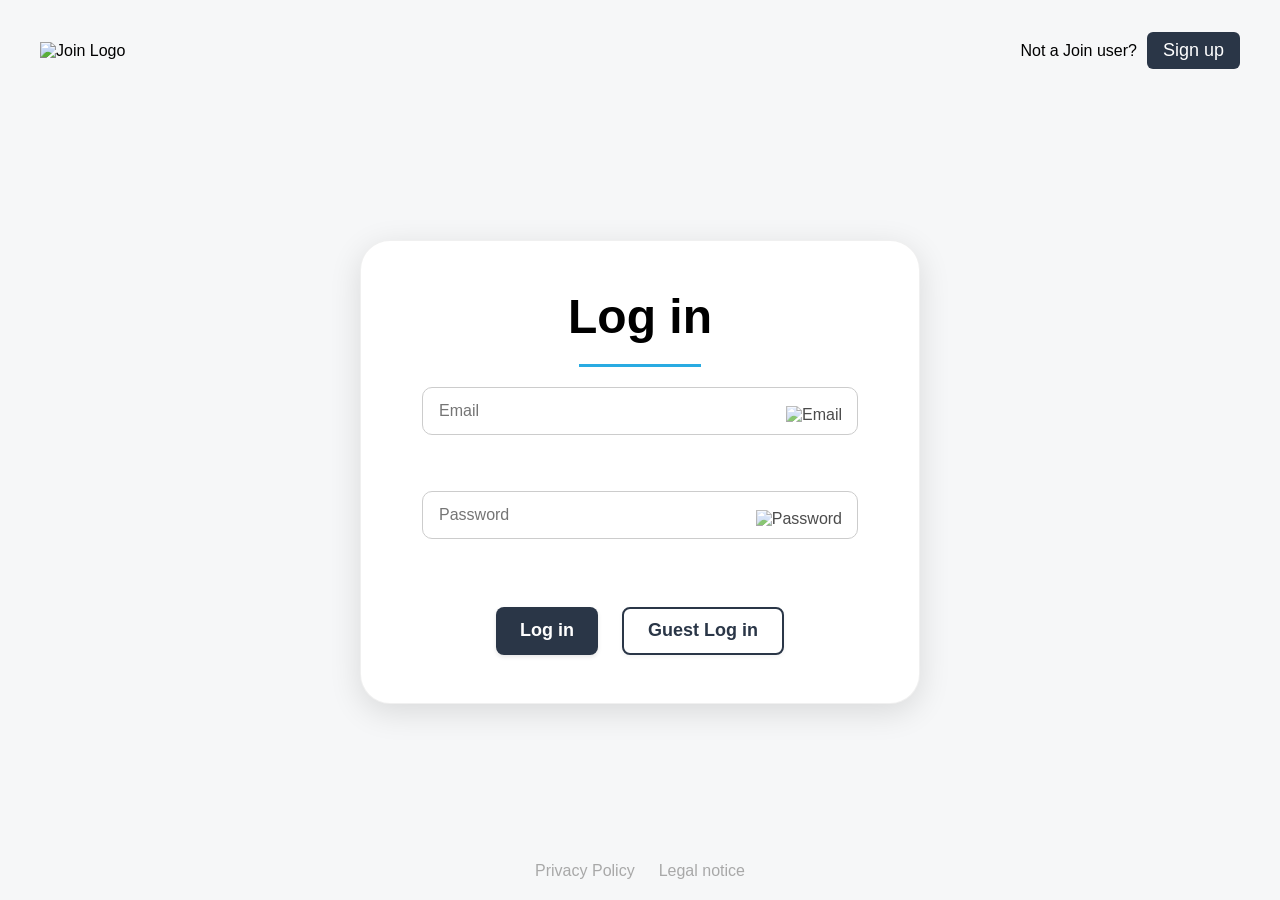
==== commit 18ef6ff1: "fix(validation): implement input validation for email and password fields" ====
--- a/index.html
+++ b/index.html
@@ -48,7 +48,7 @@
             "
           >
             <div class="input-group">
-              <input type="text" id="email" placeholder="Email" />
+              <input onblur="validateInput('email')" type="text" id="email" placeholder="Email" />
               <img
                 src="./assets/img/mail.svg"
                 id="email-icon"
@@ -62,7 +62,7 @@
               </div>
             </div>
             <div class="input-group">
-              <input type="password" id="password" placeholder="Password" />
+              <input onblur="validateInput('password')" type="password" id="password" placeholder="Password" />
               <img
                 src="./assets/img/lock.svg"
                 class="input-icon"
@@ -78,7 +78,7 @@
               />
               <div class="error-box">
                 <span class="error-text" id="password-error"
-                  >Please enter a valid password.</span
+                  >Check your email and your password. Please try again.</span
                 >
               </div>
             </div>
--- a/css/standard.css
+++ b/css/standard.css
@@ -32,7 +32,7 @@
 } */
 
 .error-box {
-  height: 20px;
+  height: 28px;
 }
 
 button:hover {
@@ -61,6 +61,10 @@
 
 .w100 {
   width: 100%;
+}
+
+.w0 {
+  width: 0;
 }
 
 .d-none {
@@ -111,7 +115,59 @@
   align-items: center;
 }
 
+.max-w-1440 {
+  max-width: 1440px;
+}
+
+.width-100 {
+  width: 100%;
+}
+
+/* Custom scrollbar styling */
+*::-webkit-scrollbar {
+  width: 8px;
+  height: 8px;
+}
+
+/* Scrollbar track */
+*::-webkit-scrollbar-track {
+  border-radius: 10px;
+  background-color: #f1f1f1;
+  border: 1px solid #e0e0e0;
+}
+
+/* Scrollbar track hover state */
+*::-webkit-scrollbar-track:hover {
+  background-color: #e8e8e8;
+}
+
+/* Scrollbar thumb (draggable part) */
+*::-webkit-scrollbar-thumb {
+  border-radius: 10px;
+  background: linear-gradient(180deg, #29ABE2 0%, #2A3647 100%);
+  border: 1px solid #ffffff;
+  box-shadow: 0px 2px 4px rgba(0, 0, 0, 0.1);
+}
+
+/* Scrollbar thumb hover state */
+*::-webkit-scrollbar-thumb:hover {
+  background: linear-gradient(180deg, #1e8cc7 0%, #1e2a35 100%);
+  box-shadow: 0px 3px 6px rgba(0, 0, 0, 0.15);
+}
+
+/* Scrollbar thumb active state */
+*::-webkit-scrollbar-thumb:active {
+  background: linear-gradient(180deg, #1976a3 0%, #151e28 100%);
+}
+
+button:disabled {
+  background-color: #949292;
+  color: #a8a8a8;
+  cursor: not-allowed;
+}
+
+input[type="checkbox"]:disabled {
+  cursor: not-allowed;
+}
 
 
-
-
--- a/css/login.css
+++ b/css/login.css
@@ -208,19 +208,19 @@
 
 /* === INPUT STATES === */
 .input-group input:focus {
-  border: 2px solid #4a90e2;
+  border: 1px solid #4a90e2;
   outline: none;
   background-color: #fff;
 }
 
 .input-group input.error {
-  border: 2px solid #e74c3c;
+  border: 1px solid #e74c3c;
   background-color: #fff5f5;
 }
 
 .error-text {
   color: #e74c3c;
-  padding: 12px;
+  padding: 8px;
   justify-content: center;
   display: none;
   font-weight: 500;
@@ -229,7 +229,7 @@
 /* === TOGGLE PASSWORD === */
 .toggle-password {
   position: absolute;
-  top: 50%;
+  top: 35%;
   right: 16px;
   transform: translateY(-50%);
   cursor: pointer;
@@ -240,7 +240,7 @@
 
 .toggle-password-icon {
   position: absolute;
-  top: 50%;
+  top: 35%;
   right: 16px;
   transform: translateY(-50%);
   width: 24px;
@@ -251,7 +251,7 @@
 
 .toggle-password-icon-error {
   position: absolute;
-  top: 28%;
+  top: 35%;
   right: 16px;
   transform: translateY(-50%);
   width: 24px;
@@ -301,12 +301,11 @@
 
   .signup-btn {
     padding: 6px 12px;
-    width: 64px;
-    height: 32px;
+    height: 36px;
     display: flex;
     justify-content: center;
     align-items: center;
-    font-size: 16px;
+    font-size: 20px;
   }
 
   .login-main {
--- a/css/login_msg.css
+++ b/css/login_msg.css
@@ -1,19 +1,20 @@
 .msg__Box {
-    background-color: #2A3647;
-    border-radius: 16px;
-    width: 312px;
-    height: 74px;
-    display: flex;
-    align-items: center;
-    justify-content: center;
+  background-color: #2a3647;
+  border-radius: 16px;
+  width: 312px;
+  height: 74px;
+  display: flex;
+  align-items: center;
+  justify-content: center;
+  animation: fadeInOut 3000ms ease-in-out forwards;
 }
 
 .msg {
-    color: white;
-    padding: 16px 8px;
-    align-self: center;
-    font-weight: 400;
-    font-size: 20px;
+  color: white;
+  padding: 16px 8px;
+  align-self: center;
+  font-weight: 400;
+  font-size: 20px;
 }
 
 @media (max-width: 400px) {
@@ -23,7 +24,19 @@
     box-sizing: border-box;
   }
 
-    .msg {
-        font-size: 16px;
-    }
-}+  .msg {
+    font-size: 16px;
+  }
+}
+
+@keyframes fadeInOut {
+  0% {
+    opacity: 1;
+  }
+  50% {
+    opacity: 1;
+  }
+  100% {
+    opacity: 0;
+  }
+}
--- a/css/responsive.css
+++ b/css/responsive.css
@@ -32,7 +32,7 @@
   border: none;
   color: #cdcdcd;
   cursor: pointer;
-  padding: 16px;
+  padding: 6px;
   text-decoration: none;
   transition: color 0.2s ease;
 }
@@ -74,9 +74,9 @@
   }
 
   
-  .header {
+  /* .header {
     padding: 0 20px;
-  }
+  } */
 
   .title-container {
     padding-left: 0;
@@ -123,12 +123,11 @@
 }
 
 @media (max-width: 945px) {
-  .main-content {
-    /* padding-bottom: 120px; Increased padding */
-  }
+  /* .main-content {
+    padding-bottom: 120px; Increased padding
+  } */
 
   .main-content-privacy {
-    padding: 110px;
     overflow-y: auto;
     max-height: 84vh;
   }
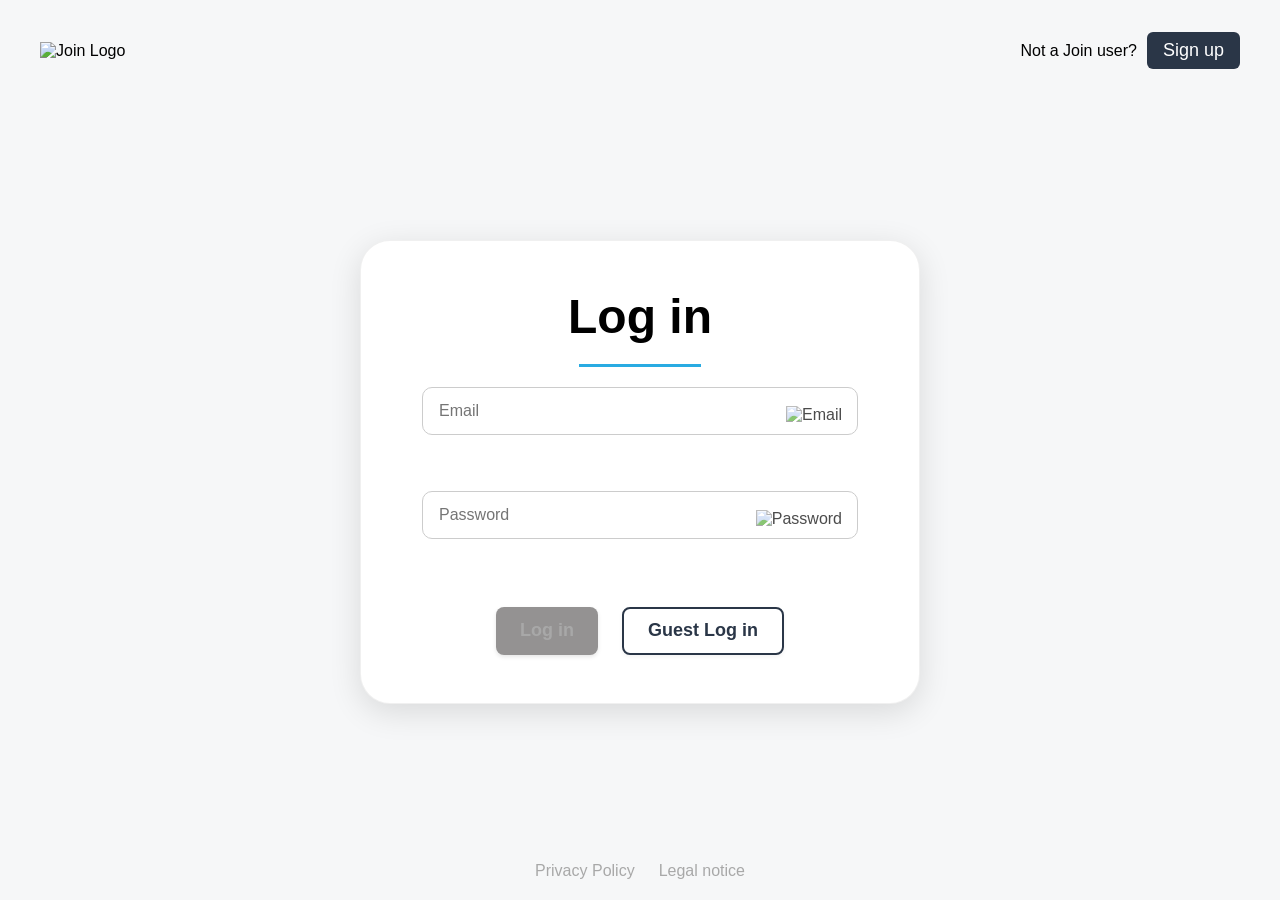
==== commit 4e2fe099: "fix(styles): update button states and font sizes for improved accessibility and responsiveness" ====
--- a/index.html
+++ b/index.html
@@ -83,7 +83,7 @@
               </div>
             </div>
             <div class="button-group">
-              <button type="submit" class="login-btn">Log in</button>
+              <button type="submit" class="login-btn" id="login-btn" disabled>Log in</button>
               <button onclick="loginGuest()" type="button" class="guest-btn">
                 Guest Log in
               </button>
--- a/css/standard.css
+++ b/css/standard.css
@@ -3,7 +3,6 @@
   margin: 0;
   scroll-behavior: smooth;
   font-family: 'Inter', sans-serif;
-  font-size: 16px;
 }
 
 :root {
@@ -35,11 +34,11 @@
   height: 28px;
 }
 
-button:hover {
+button:enabled:hover {
     transition: ease-in-out 150ms;
 }
 
-button:active {
+button:enabled:active {
     transition: ease-in-out 150ms;
 }
 
--- a/css/login.css
+++ b/css/login.css
@@ -159,7 +159,7 @@
   box-shadow: 0 2px 4px rgba(0, 0, 0, 0.1);
 }
 
-.login-btn:hover {
+.login-btn:enabled:hover {
   background-color: #29ABE2;
   transform: translateY(-2px);
   box-shadow: 0 6px 12px rgba(0, 0, 0, 0.8);
--- a/css/responsive.css
+++ b/css/responsive.css
@@ -152,4 +152,16 @@
     display: none;
   }
 
+}
+
+@media (min-width: 1024px) and (max-width: 1200px) {
+ .logout-menu {
+   top: 90px;
+  }
+}
+
+@media (min-width: 1201px) {
+  .logout-menu {
+    top: 112px;
+  }
 }
--- a/assets/fonts/fonts.css
+++ b/assets/fonts/fonts.css
@@ -0,0 +1,76 @@
+* {
+  font-size: 16px;
+}
+
+/* inter-100 - latin */
+@font-face {
+  font-display: swap; /* Check https://developer.mozilla.org/en-US/docs/Web/CSS/@font-face/font-display for other options. */
+  font-family: 'Inter';
+  font-style: normal;
+  font-weight: 100;
+  src: url('../fonts/inter-v19-latin-100.woff2') format('woff2'); /* Chrome 36+, Opera 23+, Firefox 39+, Safari 12+, iOS 10+ */
+}
+/* inter-200 - latin */
+@font-face {
+  font-display: swap; /* Check https://developer.mozilla.org/en-US/docs/Web/CSS/@font-face/font-display for other options. */
+  font-family: 'Inter';
+  font-style: normal;
+  font-weight: 200;
+  src: url('../fonts/inter-v19-latin-200.woff2') format('woff2'); /* Chrome 36+, Opera 23+, Firefox 39+, Safari 12+, iOS 10+ */
+}
+/* inter-300 - latin */
+@font-face {
+  font-display: swap; /* Check https://developer.mozilla.org/en-US/docs/Web/CSS/@font-face/font-display for other options. */
+  font-family: 'Inter';
+  font-style: normal;
+  font-weight: 300;
+  src: url('../fonts/inter-v19-latin-300.woff2') format('woff2'); /* Chrome 36+, Opera 23+, Firefox 39+, Safari 12+, iOS 10+ */
+}
+/* inter-regular - latin */
+@font-face {
+  font-display: swap; /* Check https://developer.mozilla.org/en-US/docs/Web/CSS/@font-face/font-display for other options. */
+  font-family: 'Inter';
+  font-style: normal;
+  font-weight: 400;
+  src: url('../fonts/inter-v19-latin-regular.woff2') format('woff2'); /* Chrome 36+, Opera 23+, Firefox 39+, Safari 12+, iOS 10+ */
+}
+/* inter-500 - latin */
+@font-face {
+  font-display: swap; /* Check https://developer.mozilla.org/en-US/docs/Web/CSS/@font-face/font-display for other options. */
+  font-family: 'Inter';
+  font-style: normal;
+  font-weight: 500;
+  src: url('../fonts/inter-v19-latin-500.woff2') format('woff2'); /* Chrome 36+, Opera 23+, Firefox 39+, Safari 12+, iOS 10+ */
+}
+/* inter-600 - latin */
+@font-face {
+  font-display: swap; /* Check https://developer.mozilla.org/en-US/docs/Web/CSS/@font-face/font-display for other options. */
+  font-family: 'Inter';
+  font-style: normal;
+  font-weight: 600;
+  src: url('../fonts/inter-v19-latin-600.woff2') format('woff2'); /* Chrome 36+, Opera 23+, Firefox 39+, Safari 12+, iOS 10+ */
+}
+/* inter-700 - latin */
+@font-face {
+  font-display: swap; /* Check https://developer.mozilla.org/en-US/docs/Web/CSS/@font-face/font-display for other options. */
+  font-family: 'Inter';
+  font-style: normal;
+  font-weight: 700;
+  src: url('../fonts/inter-v19-latin-700.woff2') format('woff2'); /* Chrome 36+, Opera 23+, Firefox 39+, Safari 12+, iOS 10+ */
+}
+/* inter-800 - latin */
+@font-face {
+  font-display: swap; /* Check https://developer.mozilla.org/en-US/docs/Web/CSS/@font-face/font-display for other options. */
+  font-family: 'Inter';
+  font-style: normal;
+  font-weight: 800;
+  src: url('../fonts/inter-v19-latin-800.woff2') format('woff2'); /* Chrome 36+, Opera 23+, Firefox 39+, Safari 12+, iOS 10+ */
+}
+/* inter-900 - latin */
+@font-face {
+  font-display: swap; /* Check https://developer.mozilla.org/en-US/docs/Web/CSS/@font-face/font-display for other options. */
+  font-family: 'Inter';
+  font-style: normal;
+  font-weight: 900;
+  src: url('../fonts/inter-v19-latin-900.woff2') format('woff2'); /* Chrome 36+, Opera 23+, Firefox 39+, Safari 12+, iOS 10+ */
+}
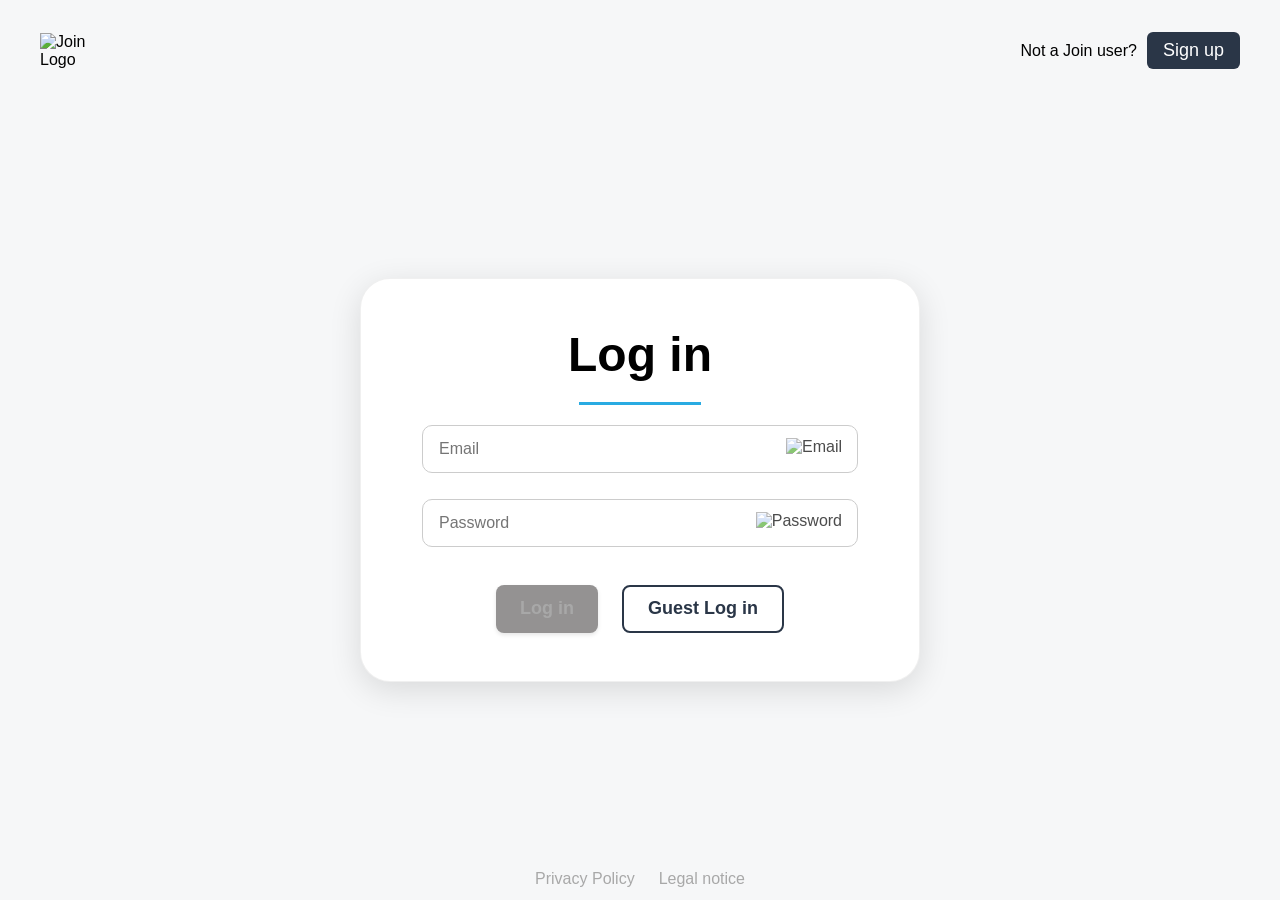
==== commit 04e5cdeb: "refactor(navigation): remove navigation.js script references from HTML files" ====
--- a/index.html
+++ b/index.html
@@ -48,7 +48,12 @@
             "
           >
             <div class="input-group">
-              <input onblur="validateInput('email')" type="text" id="email" placeholder="Email" />
+              <input
+                onblur="validateInput('email')"
+                type="text"
+                id="email"
+                placeholder="Email"
+              />
               <img
                 src="./assets/img/mail.svg"
                 id="email-icon"
@@ -56,13 +61,16 @@
                 alt="Email"
               />
               <div class="error-box">
-                <span class="error-text" id="email-error"
-                  >Please enter a valid email.</span
-                >
+                <span class="error-text" id="email-error"></span>
               </div>
             </div>
             <div class="input-group">
-              <input onblur="validateInput('password')" type="password" id="password" placeholder="Password" />
+              <input
+                onblur="validateInput('password')"
+                type="password"
+                id="password"
+                placeholder="Password"
+              />
               <img
                 src="./assets/img/lock.svg"
                 class="input-icon"
@@ -77,13 +85,13 @@
                 alt="Show password"
               />
               <div class="error-box">
-                <span class="error-text" id="password-error"
-                  >Check your email and your password. Please try again.</span
-                >
+                <span class="error-text" id="password-error"></span>
               </div>
             </div>
             <div class="button-group">
-              <button type="submit" class="login-btn" id="login-btn" disabled>Log in</button>
+              <button type="submit" class="login-btn" id="login-btn" disabled>
+                Log in
+              </button>
               <button onclick="loginGuest()" type="button" class="guest-btn">
                 Guest Log in
               </button>
@@ -110,6 +118,5 @@
     <script src="./js/js_files/db.js"></script>
     <script src="script.js"></script>
     <script src="./js/js_files/login.js"></script>
-    <script src="./js/js_files/navigation.js"></script>
   </body>
 </html>
--- a/css/standard.css
+++ b/css/standard.css
@@ -2,56 +2,54 @@
   box-sizing: border-box;
   margin: 0;
   scroll-behavior: smooth;
-  font-family: 'Inter', sans-serif;
+  font-family: "Inter", sans-serif;
 }
 
 :root {
-    --white-color: #ffffff;
-    --darkblue-light-color: #2A3647;
-    --lightblue-color: #29ABE2;
-    --darkblue-color: #091931;
-    --low-color: #7AE229;
-    --medium-color: #FF7A00;
-    --urgent-color: #FF3D00;
-    --story-color: #0038ff;
-    --technical-color: #1fd7c1;
-    --sidebar-color: #cdcdcd;
-    --light-grey-color: #f6f7f8;
-    --medium-grey-color: #e7e7e7;
-    --dark-grey-color: #a8a8a8;
-    --placeholder-grey-color: #d1d1d1;
-    --subtitle-color: #2a3647;
-    --required-color: #ff8190;
-    --mail-color: #007CEE;
-  }
-  
-/* From Checklist */
-/* button {
-    cursor: pointer;
-} */
+  --white-color: #ffffff;
+  --darkblue-light-color: #2a3647;
+  --lightblue-color: #29abe2;
+  --darkblue-color: #091931;
+  --low-color: #7ae229;
+  --medium-color: #ff7a00;
+  --urgent-color: #ff3d00;
+  --story-color: #0038ff;
+  --technical-color: #1fd7c1;
+  --sidebar-color: #cdcdcd;
+  --light-grey-color: #f6f7f8;
+  --medium-grey-color: #e7e7e7;
+  --dark-grey-color: #a8a8a8;
+  --placeholder-grey-color: #d1d1d1;
+  --subtitle-color: #2a3647;
+  --required-color: #ff8190;
+  --mail-color: #007cee;
+  --box-shadow-color: 0 4px 4px rgba(0, 0, 0, 0.25);
+}
 
 .error-box {
-  height: 28px;
+  height: 18px;
 }
 
-button:enabled:hover {
-    transition: ease-in-out 150ms;
+button:hover {
+  background-color: rgba(41, 171, 226, 1);
+  box-shadow: var(--box-shadow-color);
 }
 
-button:enabled:active {
-    transition: ease-in-out 150ms;
+button:active {
+  background-color: rgba(9, 25, 49, 1);
+  box-shadow: var(--box-shadow-color);
 }
 
-button, input {
-    border: unset;
+button,
+input {
+  border: unset;
 }
 
-input[type=number]::-webkit-inner-spin-button,
-input[type=number]::-webkit-outer-spin-button {
+input[type="number"]::-webkit-inner-spin-button,
+input[type="number"]::-webkit-outer-spin-button {
   -webkit-appearance: none;
   margin: 0;
 }
-
 
 a {
   text-decoration: none;
@@ -70,7 +68,7 @@
   display: none;
 }
 
-.d-block{
+.d-block {
   display: block;
 }
 
@@ -108,6 +106,14 @@
   align-items: flex-start;
 }
 
+.d-flex-c-fs-fs-gap8 {
+  display: flex;
+  flex-direction: column;
+  justify-content: flex-start;
+  align-items: flex-start;
+  gap: 8px;
+}
+
 .d-flex-c-sb {
   display: flex;
   justify-content: space-between;
@@ -143,7 +149,7 @@
 /* Scrollbar thumb (draggable part) */
 *::-webkit-scrollbar-thumb {
   border-radius: 10px;
-  background: linear-gradient(180deg, #29ABE2 0%, #2A3647 100%);
+  background: linear-gradient(180deg, #29abe2 0%, #2a3647 100%);
   border: 1px solid #ffffff;
   box-shadow: 0px 2px 4px rgba(0, 0, 0, 0.1);
 }
@@ -165,8 +171,22 @@
   cursor: not-allowed;
 }
 
+input[type="checkbox"] {
+  appearance: none;
+  -webkit-appearance: none;
+  width: 24px;
+  height: 24px;
+  background-image: url(../assets/icons/checkbox_default.svg);
+  background-size: cover;
+  cursor: pointer;
+}
+
+input[type="checkbox"]:checked {
+  background-image: url(../assets/icons/checkbox_checked.svg);
+}
+
 input[type="checkbox"]:disabled {
+  background-image: url(../assets/icons/checkbox_default.svg);
+  filter: grayscale(100%) opacity(50%);
   cursor: not-allowed;
 }
-
-
--- a/css/login.css
+++ b/css/login.css
@@ -46,7 +46,7 @@
 }
 
 .signup-btn {
-  background-color: #2a3647;
+  background-color: var(--darkblue-light-color);
   color: white;
   border: none;
   font-size: 18px;
@@ -57,9 +57,13 @@
 }
 
 .signup-btn:hover {
-  background-color: #29abe2;
-  transform: translateY(-2px);
-  box-shadow: 0 4px 12px rgba(0, 0, 0, 0.8);
+  background-color: var(--lightblue-color);
+  box-shadow: var(--box-shadow-color);
+}
+
+.signup-btn:active {
+  background-color: var(--darkblue-color);
+  box-shadow: var(--box-shadow-color);
 }
 
 /* === MAIN === */
@@ -69,7 +73,7 @@
   flex-direction: column;
   align-items: center;
   justify-content: center;
-  padding: 40px 20px;
+  padding: 32px 20px;
   box-sizing: border-box;
   width: 100%;
   gap: 24px;
@@ -108,7 +112,7 @@
 form#login-form {
   display: flex;
   flex-direction: column;
-  gap: 20px;
+  /* gap: 20px; */
   width: 100%;
 }
 
@@ -130,7 +134,7 @@
 
 .input-icon {
   position: absolute;
-  top: 25%;
+  top: 20%;
   right: 16px;
   height: 20px;
   opacity: 0.7;
@@ -160,15 +164,14 @@
 }
 
 .login-btn:enabled:hover {
-  background-color: #29ABE2;
-  transform: translateY(-2px);
-  box-shadow: 0 6px 12px rgba(0, 0, 0, 0.8);
+  background-color: var(--lightblue-color);
+  box-shadow: var(--box-shadow-color);
 }
 
 .guest-btn {
   background: white;
-  border: 2px solid #2A3647;
-  color: #2A3647;
+  border: 2px solid var(--darkblue-light-color);
+  color: var(--darkblue-light-color);
   height: 48px;
   font-size: 18px;
   padding: 0 24px;
@@ -176,15 +179,13 @@
   font-weight: 600;
   cursor: pointer;
   transition: all 0.3s ease;
-  box-shadow: 0 2px 4px rgba(0, 0, 0, 0.05);
 }
 
 .guest-btn:hover {
-  border-color: #29ABE2;
-  color: #29ABE2;
+  border-color: var(--lightblue-color);
+  color: var(--lightblue-color);
   background: white;
-  transform: translateY(-2px);
-  box-shadow: 0 6px 12px rgba(0, 0, 0, 0.8);
+  box-shadow: var(--box-shadow-color);
 }
 
 /* === FOOTER === */
@@ -192,7 +193,7 @@
   display: flex;
   justify-content: center;
   gap: 24px;
-  padding: 20px;
+  padding: 12px;
   color: #A8A8A8;
   width: 100%;
   box-sizing: border-box;
@@ -220,8 +221,6 @@
 
 .error-text {
   color: #e74c3c;
-  padding: 8px;
-  justify-content: center;
   display: none;
   font-weight: 500;
 }
@@ -310,9 +309,8 @@
 
   .login-main {
     width: 100%;
-    display: grid;
     padding: 16px;
-    gap: 16px;
+    gap: 0px;
   }
 
   .login-footer {
@@ -322,7 +320,6 @@
   }
 
   .login-box h1 { font-size: 28px; }
-  .login-main { padding: 16px; }
   .login-footer { flex-wrap: wrap; }
 
   .input-group input {
--- a/css/login_msg.css
+++ b/css/login_msg.css
@@ -1,12 +1,15 @@
 .msg__Box {
   background-color: #2a3647;
   border-radius: 16px;
-  width: 312px;
+  width: 90%;
   height: 74px;
-  display: flex;
+  display: none;
   align-items: center;
   justify-content: center;
-  animation: fadeInOut 3000ms ease-in-out forwards;
+  opacity: 0;
+  position: absolute;
+  top: 32px;
+  animation: slideInResponsive 2750ms 750ms ease-in-out;
 }
 
 .msg {
@@ -17,26 +20,33 @@
   font-size: 20px;
 }
 
-@media (max-width: 400px) {
+@media (min-width: 768px) {
   .msg__Box {
-    width: 100%;
-    padding: 8px;
-    box-sizing: border-box;
-  }
-
-  .msg {
-    font-size: 16px;
+    display: flex;
+    width: 400px;
   }
 }
 
-@keyframes fadeInOut {
+@media (max-width: 767px) {
+  .msg__Box {
+    display: flex;
+    animation: slideInResponsive 2750ms 750ms ease-in-out;
+  }
+}
+
+@keyframes slideInResponsive {
   0% {
-    opacity: 1;
+    display: flex;
+    transform: translateY(0);
+    opacity: 0;
   }
   50% {
+    transform: translateY(500%);
     opacity: 1;
   }
   100% {
+    transform: translateY(1000%);
     opacity: 0;
+    display: none;
   }
 }
--- a/css/IntroLogo.css
+++ b/css/IntroLogo.css
@@ -13,6 +13,7 @@
 .login-header .logo {
   opacity: 0;
   transition: opacity 0.2s ease;
+  width: 60px;
 }
 
 .intro-logo {
--- a/css/color.css
+++ b/css/color.css
@@ -0,0 +1,64 @@
+/* Color variants */
+.color-orange {
+  background: #FF7A00;
+}
+
+.color-pink {
+  background: #FF5EB3;
+}
+
+.color-purple {
+  background: #6E52FF;
+}
+
+.color-violet {
+  background: #9327FF;
+}
+
+.color-cyan {
+  background: #00BEE8;
+}
+
+.color-turquoise {
+  background: #1FD7C1;
+}
+
+.color-coral {
+  background: #FF745E;
+}
+
+.color-peach {
+  background: #FFA35E;
+}
+
+.color-light-pink {
+  background: #FC71FF;
+}
+
+.color-yellow {
+  background: #FFC701;
+}
+
+.color-blue {
+  background: #0038FF;
+}
+
+.color-lime-green {
+  background: #C3FF2B;
+}
+
+.color-light-yellow {
+  background: #FFE62B;
+}
+
+.color-red {
+  background: #FF4646;
+}
+
+.color-goldenrod {
+  background: #FFBB2B;
+}
+
+.color-aquamarine {
+  background: #2BFFBB;
+}
--- a/css/responsive.css
+++ b/css/responsive.css
@@ -73,7 +73,6 @@
     display: block;
   }
 
-  
   /* .header {
     padding: 0 20px;
   } */
@@ -87,9 +86,8 @@
     display: block !important;
   }
 
-  
   .legal_notice {
-    padding: 32px 20px 120px 20px !important; 
+    padding: 32px 20px 120px 20px !important;
     margin-bottom: 0 !important;
   }
 }
@@ -97,13 +95,8 @@
 /* Additional breakpoint to cover 900-940px range */
 @media (max-width: 940px) and (min-width: 901px) {
   .legal_notice {
-    /* padding-bottom: 120px !important; */
     margin-bottom: 0 !important;
   }
-  
-  /* .main-content {
-    padding-bottom: 120px;
-  } */
 }
 
 .header-left {
@@ -132,7 +125,6 @@
     max-height: 84vh;
   }
 
-
   .legal_notice {
     max-height: 76vh !important;
     padding: 32px 20px 120px 20px !important; /* Better mobile padding */
@@ -147,21 +139,13 @@
 }
 
 @media (max-width: 768px) {
-
   .title {
     display: none;
   }
-
 }
 
-@media (min-width: 1024px) and (max-width: 1200px) {
- .logout-menu {
-   top: 90px;
+@media (min-width: 945px) {
+  .logout-menu {
+    top: 110px;
   }
 }
-
-@media (min-width: 1201px) {
-  .logout-menu {
-    top: 112px;
-  }
-}
